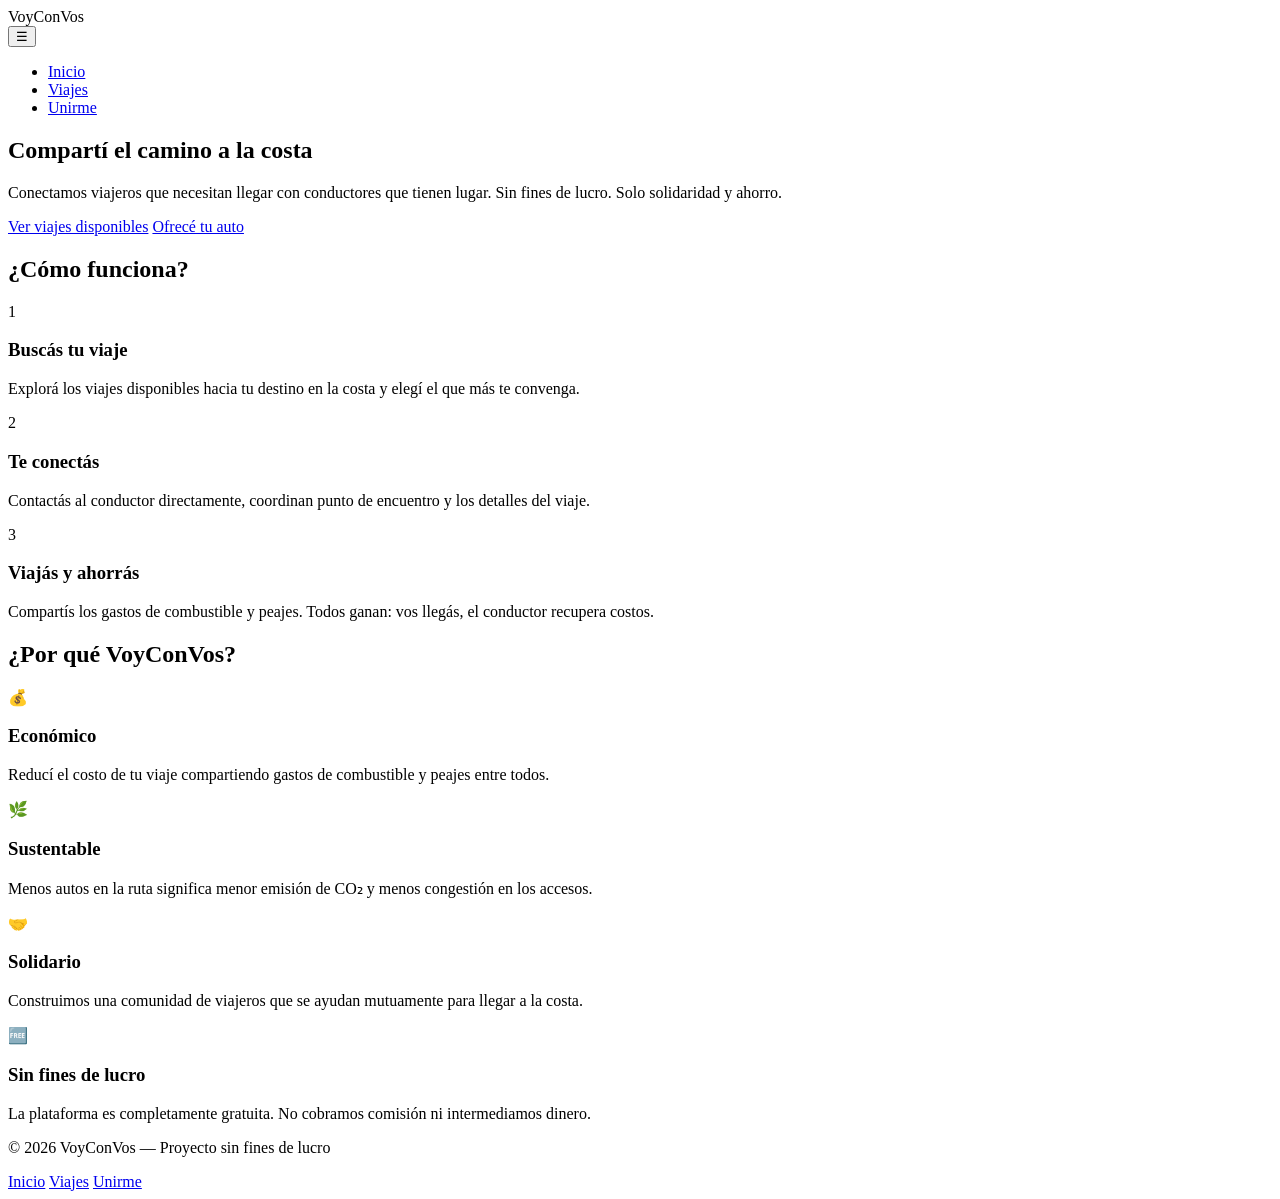
==== index.html @ 41420285 "Primer commit - VoyConVos" ====
<!DOCTYPE html>
<html lang="es">
<head>
  <meta charset="UTF-8">
  <meta name="viewport" content="width=device-width, initial-scale=1.0">
  <title>VoyConVos — Compartí el Camino</title>
  <link rel="stylesheet" href="css/styles.css">
</head>
<body>

  <!-- ENCABEZADO CON NAVBAR FIJA -->
  <header>
    <nav class="navbar">
      <div class="navbar__logo">VoyConVos</div>
      <button class="navbar__toggle" id="navToggle" aria-label="Abrir menú">☰</button>
      <ul class="navbar__links" id="navLinks">
        <li><a href="index.html">Inicio</a></li>
        <li><a href="viajes.html">Viajes</a></li>
        <li><a href="contacto.html">Unirme</a></li>
      </ul>
    </nav>
  </header>

  <main>

    <!-- HERO -->
    <section class="hero">
      <div class="hero__content">
        <h1>Compartí el camino a la costa</h1>
        <p>
          Conectamos viajeros que necesitan llegar con conductores que tienen lugar.
          Sin fines de lucro. Solo solidaridad y ahorro.
        </p>
        <div class="hero__buttons">
          <a href="viajes.html" class="btn btn--primary">Ver viajes disponibles</a>
          <a href="contacto.html" class="btn btn--secondary">Ofrecé tu auto</a>
        </div>
      </div>
    </section>

    <!-- CÓMO FUNCIONA -->
    <section class="how-it-works">
      <h2>¿Cómo funciona?</h2>
      <div class="steps">

        <article class="step">
          <div class="step__number">1</div>
          <h3>Buscás tu viaje</h3>
          <p>Explorá los viajes disponibles hacia tu destino en la costa y elegí el que más te convenga.</p>
        </article>

        <article class="step">
          <div class="step__number">2</div>
          <h3>Te conectás</h3>
          <p>Contactás al conductor directamente, coordinan punto de encuentro y los detalles del viaje.</p>
        </article>

        <article class="step">
          <div class="step__number">3</div>
          <h3>Viajás y ahorrás</h3>
          <p>Compartís los gastos de combustible y peajes. Todos ganan: vos llegás, el conductor recupera costos.</p>
        </article>

      </div>
    </section>

    <!-- BENEFICIOS  (CSS Grid) -->
    <section class="benefits">
      <h2>¿Por qué VoyConVos?</h2>
      <div class="benefits__grid">

        <div class="benefit-card">
          <div class="benefit-card__icon">💰</div>
          <h3>Económico</h3>
          <p>Reducí el costo de tu viaje compartiendo gastos de combustible y peajes entre todos.</p>
        </div>

        <div class="benefit-card">
          <div class="benefit-card__icon">🌿</div>
          <h3>Sustentable</h3>
          <p>Menos autos en la ruta significa menor emisión de CO₂ y menos congestión en los accesos.</p>
        </div>

        <div class="benefit-card">
          <div class="benefit-card__icon">🤝</div>
          <h3>Solidario</h3>
          <p>Construimos una comunidad de viajeros que se ayudan mutuamente para llegar a la costa.</p>
        </div>

        <div class="benefit-card">
          <div class="benefit-card__icon">🆓</div>
          <h3>Sin fines de lucro</h3>
          <p>La plataforma es completamente gratuita. No cobramos comisión ni intermediamos dinero.</p>
        </div>

      </div>
    </section>

  </main>

  <!-- PIE DE PÁGINA -->
  <footer>
    <div class="footer__content">
      <p>&copy; 2026 VoyConVos — Proyecto sin fines de lucro</p>
      <nav class="footer__links">
        <a href="index.html">Inicio</a>
        <a href="viajes.html">Viajes</a>
        <a href="contacto.html">Unirme</a>
      </nav>
    </div>
  </footer>

  <script src="js/script.js"></script>
</body>
</html>
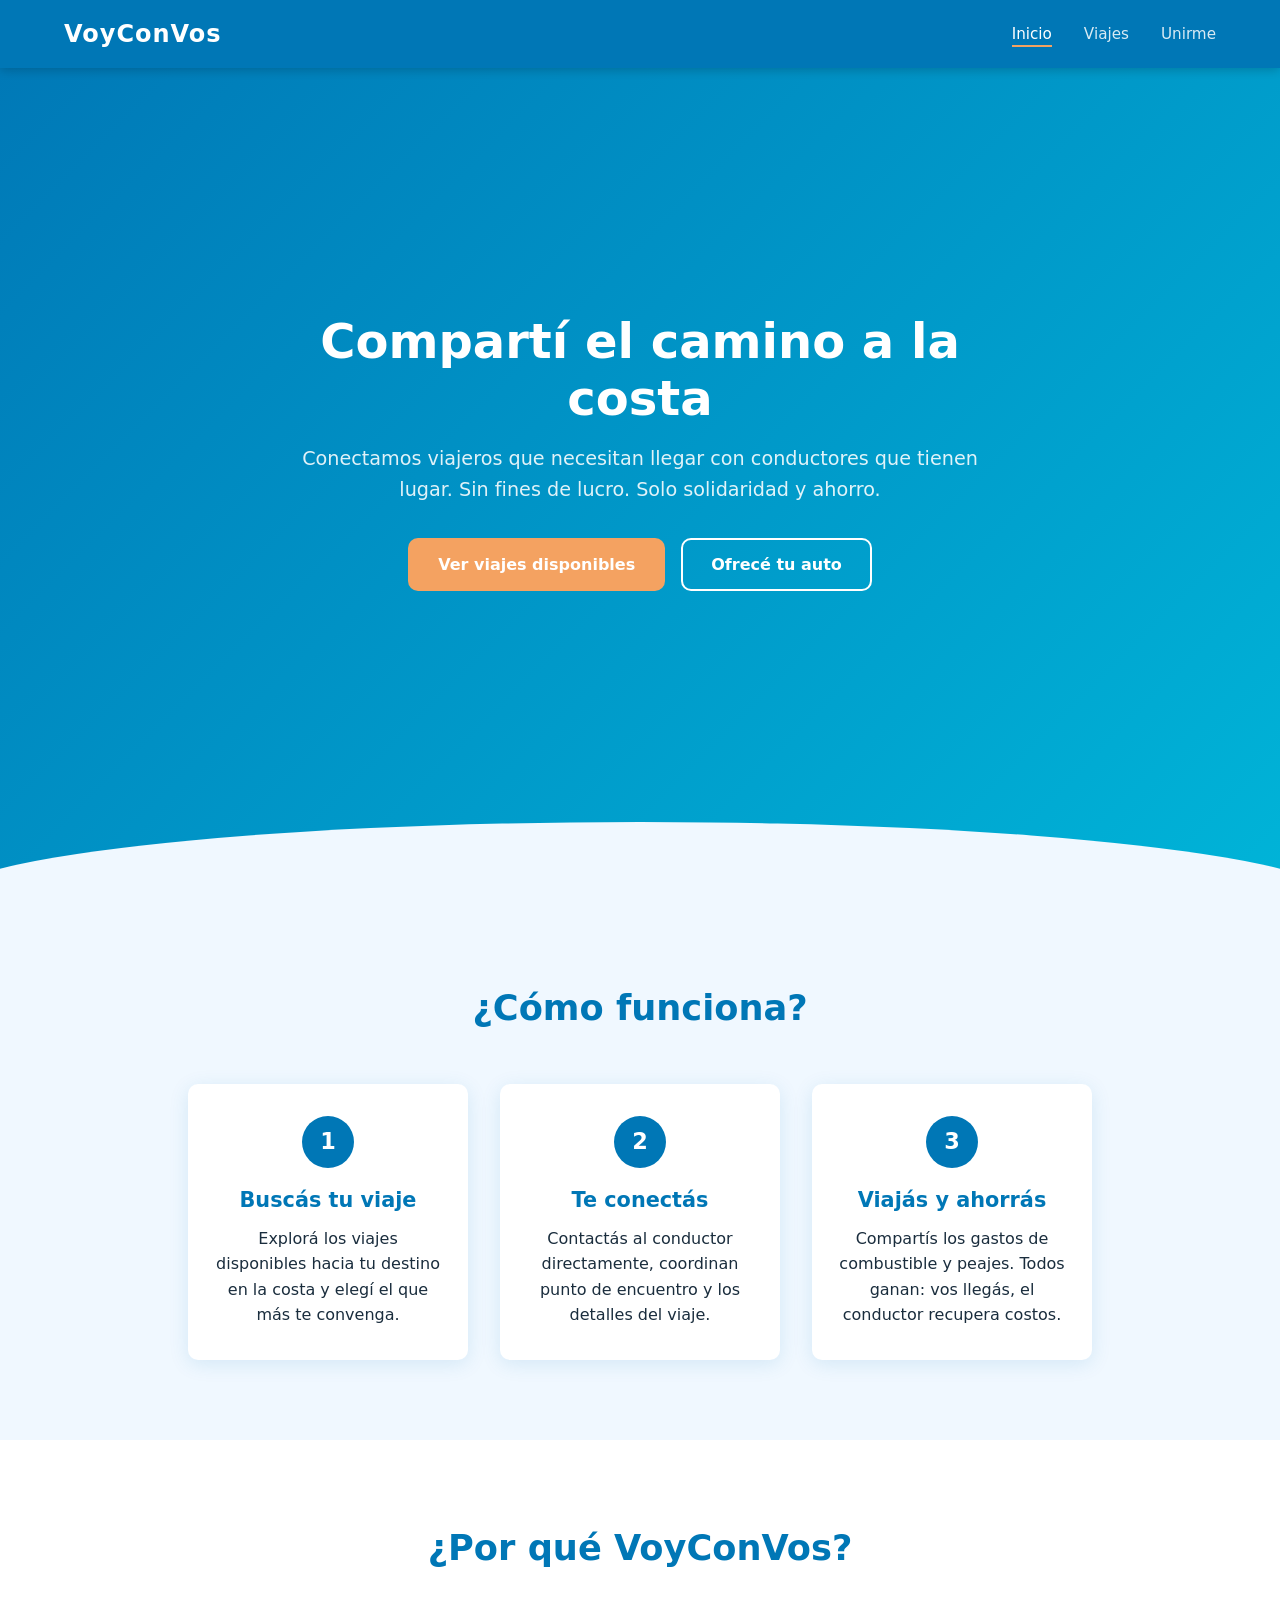
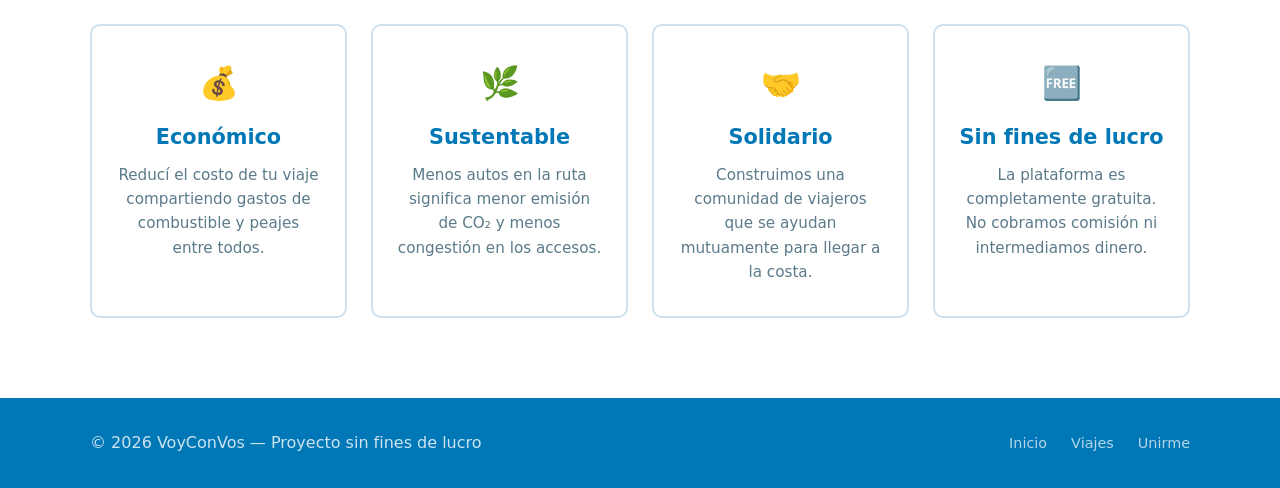
==== commit 59a9950a: "Update index.html" ====
--- a/index.html
+++ b/index.html
@@ -4,7 +4,7 @@
   <meta charset="UTF-8">
   <meta name="viewport" content="width=device-width, initial-scale=1.0">
   <title>VoyConVos — Compartí el Camino</title>
-  <link rel="stylesheet" href="css/styles.css">
+  <link rel="stylesheet" href="styles.css">
 </head>
 <body>
 
@@ -110,6 +110,6 @@
     </div>
   </footer>
 
-  <script src="js/script.js"></script>
+  <script src="script.js"></script>
 </body>
 </html>
--- a/styles.css
+++ b/styles.css
@@ -0,0 +1,796 @@
+/* ============================================================
+   RESET & BASE
+   ============================================================ */
+*, *::before, *::after {
+  box-sizing: border-box;
+  margin: 0;
+  padding: 0;
+}
+
+:root {
+  --color-primary:      #0077b6;
+  --color-primary-dark: #005f92;
+  --color-secondary:    #00b4d8;
+  --color-accent:       #f4a261;
+  --color-accent-dark:  #e07c3b;
+  --color-bg:           #f0f8ff;
+  --color-white:        #ffffff;
+  --color-text:         #1a2d3d;
+  --color-text-light:   #5a7a8a;
+  --color-border:       #cce0ee;
+  --navbar-height:      68px;
+  --radius:             10px;
+  --transition:         0.3s ease;
+  --shadow:             0 4px 20px rgba(0, 119, 182, 0.12);
+  --shadow-hover:       0 8px 30px rgba(0, 119, 182, 0.22);
+  --max-width:          1100px;
+}
+
+html {
+  font-size: 16px;
+  scroll-behavior: smooth;
+}
+
+body {
+  font-family: 'Segoe UI', system-ui, sans-serif;
+  background-color: var(--color-bg);
+  color: var(--color-text);
+  line-height: 1.6;
+}
+
+img {
+  width: 100%;
+  height: auto;
+  display: block;
+}
+
+a {
+  text-decoration: none;
+  color: inherit;
+}
+
+ul {
+  list-style: none;
+}
+
+/* ============================================================
+   TIPOGRAFÍA FLUIDA (responsiva)
+   ============================================================ */
+h1 { font-size: clamp(1.8rem, 5vw, 3rem); }
+h2 { font-size: clamp(1.4rem, 3.5vw, 2.2rem); }
+h3 { font-size: clamp(1rem, 2.5vw, 1.3rem); }
+
+/* ============================================================
+   UTILIDADES DE LAYOUT
+   ============================================================ */
+.container {
+  width: 90%;
+  max-width: var(--max-width);
+  margin-inline: auto;
+}
+
+/* ============================================================
+   BOTONES
+   ============================================================ */
+.btn {
+  display: inline-block;
+  padding: 0.75rem 1.75rem;
+  border-radius: var(--radius);
+  font-size: 1rem;
+  font-weight: 600;
+  cursor: pointer;
+  border: 2px solid transparent;
+  transition: background-color var(--transition),
+              transform var(--transition),
+              box-shadow var(--transition);
+}
+
+.btn--primary {
+  background-color: var(--color-accent);
+  color: var(--color-white);
+}
+
+.btn--primary:hover {
+  background-color: var(--color-accent-dark);
+  transform: translateY(-3px);
+  box-shadow: var(--shadow-hover);
+}
+
+.btn--secondary {
+  background-color: transparent;
+  color: var(--color-white);
+  border-color: var(--color-white);
+}
+
+.btn--secondary:hover {
+  background-color: var(--color-white);
+  color: var(--color-primary);
+  transform: translateY(-3px);
+}
+
+.btn--small {
+  padding: 0.4rem 1rem;
+  font-size: 0.875rem;
+  background-color: var(--color-primary);
+  color: var(--color-white);
+  border-radius: var(--radius);
+  border: none;
+  cursor: pointer;
+  transition: background-color var(--transition), transform var(--transition);
+}
+
+.btn--small:hover {
+  background-color: var(--color-primary-dark);
+  transform: translateY(-2px);
+}
+
+/* ============================================================
+   NAVBAR  (position: fixed + flexbox)
+   ============================================================ */
+.navbar {
+  position: fixed;
+  top: 0;
+  left: 0;
+  width: 100%;
+  height: var(--navbar-height);
+  background-color: var(--color-primary);
+  display: flex;
+  align-items: center;
+  justify-content: space-between;
+  padding-inline: 5%;
+  z-index: 1000;
+  box-shadow: 0 2px 10px rgba(0, 0, 0, 0.2);
+}
+
+.navbar__logo {
+  font-size: 1.5rem;
+  font-weight: 700;
+  color: var(--color-white);
+  letter-spacing: 1px;
+}
+
+.navbar__logo span {
+  color: var(--color-accent);
+}
+
+.navbar__links {
+  display: flex;
+  gap: 2rem;
+  align-items: center;
+}
+
+/* Pseudo-elemento ::after para subrayado animado */
+.navbar__links a {
+  color: rgba(255, 255, 255, 0.85);
+  font-weight: 500;
+  font-size: 0.95rem;
+  position: relative;
+  padding-bottom: 4px;
+  transition: color var(--transition);
+}
+
+.navbar__links a::after {
+  content: '';
+  position: absolute;
+  bottom: 0;
+  left: 0;
+  width: 0;
+  height: 2px;
+  background-color: var(--color-accent);
+  transition: width var(--transition);
+}
+
+.navbar__links a:hover,
+.navbar__links a.active {
+  color: var(--color-white);
+}
+
+.navbar__links a:hover::after,
+.navbar__links a.active::after {
+  width: 100%;
+}
+
+.navbar__toggle {
+  display: none;
+  background: none;
+  border: none;
+  color: var(--color-white);
+  font-size: 1.6rem;
+  cursor: pointer;
+}
+
+/* ============================================================
+   HERO
+   ============================================================ */
+.hero {
+  min-height: 100vh;
+  background: linear-gradient(135deg, var(--color-primary) 0%, var(--color-secondary) 100%);
+  display: flex;
+  align-items: center;
+  justify-content: center;
+  text-align: center;
+  padding: calc(var(--navbar-height) + 2rem) 5% 6rem;
+  position: relative;
+  overflow: hidden;
+}
+
+/* Pseudo-elemento ::before para ola inferior */
+.hero::before {
+  content: '';
+  position: absolute;
+  bottom: -2px;
+  left: 0;
+  width: 100%;
+  height: 80px;
+  background-color: var(--color-bg);
+  clip-path: ellipse(55% 100% at 50% 100%);
+}
+
+.hero__content {
+  max-width: 700px;
+  position: relative;
+  z-index: 1;
+}
+
+.hero__content h1 {
+  color: var(--color-white);
+  margin-bottom: 1rem;
+  line-height: 1.2;
+}
+
+.hero__content p {
+  color: rgba(255, 255, 255, 0.88);
+  font-size: clamp(1rem, 2.5vw, 1.2rem);
+  margin-bottom: 2rem;
+}
+
+.hero__buttons {
+  display: flex;
+  gap: 1rem;
+  justify-content: center;
+  flex-wrap: wrap;
+}
+
+/* ============================================================
+   SECCIÓN "CÓMO FUNCIONA"
+   ============================================================ */
+.how-it-works {
+  padding: 5rem 5%;
+  text-align: center;
+}
+
+.how-it-works h2 {
+  color: var(--color-primary);
+  margin-bottom: 3rem;
+}
+
+/* Flexbox con flex-wrap para responsividad fluida */
+.steps {
+  display: flex;
+  gap: 2rem;
+  justify-content: center;
+  flex-wrap: wrap;
+}
+
+.step {
+  flex: 1 1 200px;
+  max-width: 280px;
+  padding: 2rem 1.5rem;
+  background-color: var(--color-white);
+  border-radius: var(--radius);
+  box-shadow: var(--shadow);
+  transition: transform var(--transition), box-shadow var(--transition);
+  position: relative;
+}
+
+.step:hover {
+  transform: translateY(-6px);
+  box-shadow: var(--shadow-hover);
+}
+
+.step__number {
+  width: 52px;
+  height: 52px;
+  background-color: var(--color-primary);
+  color: var(--color-white);
+  border-radius: 50%;
+  display: flex;
+  align-items: center;
+  justify-content: center;
+  font-size: 1.4rem;
+  font-weight: 700;
+  margin: 0 auto 1rem;
+}
+
+.step h3 {
+  color: var(--color-primary);
+  margin-bottom: 0.5rem;
+}
+
+/* ============================================================
+   SECCIÓN BENEFICIOS  (CSS Grid)
+   ============================================================ */
+.benefits {
+  padding: 5rem 5%;
+  background-color: var(--color-white);
+  text-align: center;
+}
+
+.benefits h2 {
+  color: var(--color-primary);
+  margin-bottom: 3rem;
+}
+
+.benefits__grid {
+  display: grid;
+  grid-template-columns: repeat(auto-fit, minmax(220px, 1fr));
+  gap: 1.5rem;
+  max-width: var(--max-width);
+  margin-inline: auto;
+}
+
+.benefit-card {
+  padding: 2rem 1.5rem;
+  border-radius: var(--radius);
+  border: 2px solid var(--color-border);
+  transition: border-color var(--transition), transform var(--transition);
+  position: relative;
+  overflow: hidden;
+}
+
+/* Pseudo-elemento ::before como barra superior animada */
+.benefit-card::before {
+  content: '';
+  position: absolute;
+  top: 0;
+  left: 0;
+  width: 100%;
+  height: 4px;
+  background-color: var(--color-secondary);
+  transform: scaleX(0);
+  transform-origin: left;
+  transition: transform var(--transition);
+}
+
+.benefit-card:hover {
+  border-color: var(--color-secondary);
+  transform: translateY(-4px);
+}
+
+.benefit-card:hover::before {
+  transform: scaleX(1);
+}
+
+.benefit-card__icon {
+  font-size: 2rem;
+  margin-bottom: 0.75rem;
+}
+
+.benefit-card h3 {
+  color: var(--color-primary);
+  margin-bottom: 0.5rem;
+}
+
+.benefit-card p {
+  color: var(--color-text-light);
+  font-size: 0.95rem;
+}
+
+/* ============================================================
+   ENCABEZADO DE PÁGINA INTERIOR
+   ============================================================ */
+.page-header {
+  padding: calc(var(--navbar-height) + 3rem) 5% 3rem;
+  background: linear-gradient(135deg, var(--color-primary) 0%, var(--color-secondary) 100%);
+  text-align: center;
+  color: var(--color-white);
+}
+
+.page-header h1 {
+  margin-bottom: 0.5rem;
+}
+
+.page-header p {
+  color: rgba(255, 255, 255, 0.85);
+}
+
+/* ============================================================
+   FILTRO DE VIAJES
+   ============================================================ */
+.trips-filter {
+  padding: 2rem 5%;
+  text-align: center;
+}
+
+.filter__buttons {
+  display: flex;
+  gap: 0.75rem;
+  justify-content: center;
+  flex-wrap: wrap;
+}
+
+.filter-btn {
+  padding: 0.5rem 1.25rem;
+  border: 2px solid var(--color-primary);
+  background-color: transparent;
+  color: var(--color-primary);
+  border-radius: 999px;
+  cursor: pointer;
+  font-size: 0.9rem;
+  font-weight: 500;
+  transition: background-color var(--transition),
+              color var(--transition),
+              transform var(--transition);
+}
+
+.filter-btn:hover,
+.filter-btn.active {
+  background-color: var(--color-primary);
+  color: var(--color-white);
+  transform: translateY(-2px);
+}
+
+/* ============================================================
+   GRILLA DE VIAJES  (CSS Grid)
+   ============================================================ */
+.trips-section {
+  padding: 1rem 5% 5rem;
+}
+
+.trips-grid {
+  display: grid;
+  grid-template-columns: repeat(auto-fill, minmax(280px, 1fr));
+  gap: 1.5rem;
+  max-width: var(--max-width);
+  margin-inline: auto;
+}
+
+.trip-card {
+  background-color: var(--color-white);
+  border-radius: var(--radius);
+  box-shadow: var(--shadow);
+  overflow: hidden;
+  display: flex;
+  flex-direction: column;
+  transition: transform var(--transition), box-shadow var(--transition);
+}
+
+.trip-card:hover {
+  transform: translateY(-6px);
+  box-shadow: var(--shadow-hover);
+}
+
+.trip-card__top {
+  background-color: var(--color-primary);
+  color: var(--color-white);
+  padding: 1rem 1.25rem;
+  display: flex;
+  justify-content: space-between;
+  align-items: center;
+}
+
+.trip-card__destination {
+  font-weight: 700;
+  font-size: 1.05rem;
+}
+
+.trip-card__date {
+  font-size: 0.82rem;
+  background-color: rgba(255, 255, 255, 0.2);
+  padding: 0.2rem 0.65rem;
+  border-radius: 999px;
+}
+
+.trip-card__body {
+  padding: 1.25rem;
+  flex: 1;
+}
+
+.trip-card__route {
+  font-weight: 600;
+  color: var(--color-text);
+  margin-bottom: 0.75rem;
+}
+
+.trip-card__details {
+  display: flex;
+  flex-direction: column;
+  gap: 0.4rem;
+}
+
+/* Pseudo-elemento ::before en ítems de lista */
+.trip-card__details li {
+  color: var(--color-text-light);
+  font-size: 0.9rem;
+  padding-left: 1.1rem;
+  position: relative;
+}
+
+.trip-card__details li::before {
+  content: '▸';
+  position: absolute;
+  left: 0;
+  color: var(--color-secondary);
+}
+
+.trip-card__footer {
+  padding: 1rem 1.25rem;
+  border-top: 1px solid var(--color-border);
+  display: flex;
+  justify-content: space-between;
+  align-items: center;
+}
+
+.trip-card__driver {
+  font-size: 0.9rem;
+  color: var(--color-text-light);
+}
+
+.no-results {
+  display: none;
+  text-align: center;
+  padding: 3rem;
+  color: var(--color-text-light);
+  grid-column: 1 / -1;
+  font-size: 1.1rem;
+}
+
+/* ============================================================
+   FORMULARIO DE CONTACTO
+   ============================================================ */
+.contact-section {
+  padding: 3rem 5% 5rem;
+  max-width: 700px;
+  margin-inline: auto;
+}
+
+.contact-form {
+  background-color: var(--color-white);
+  border-radius: var(--radius);
+  box-shadow: var(--shadow);
+  padding: 2rem;
+}
+
+fieldset {
+  border: 2px solid var(--color-border);
+  border-radius: var(--radius);
+  padding: 1.5rem;
+  margin-bottom: 1.5rem;
+}
+
+legend {
+  font-weight: 700;
+  color: var(--color-primary);
+  padding: 0 0.5rem;
+  font-size: 1.05rem;
+}
+
+.form-group {
+  display: flex;
+  flex-direction: column;
+  gap: 0.3rem;
+  margin-bottom: 1rem;
+}
+
+.form-group:last-child {
+  margin-bottom: 0;
+}
+
+label {
+  font-weight: 600;
+  font-size: 0.9rem;
+  color: var(--color-text);
+}
+
+input,
+select,
+textarea {
+  padding: 0.65rem 0.9rem;
+  border: 2px solid var(--color-border);
+  border-radius: var(--radius);
+  font-size: 1rem;
+  font-family: inherit;
+  color: var(--color-text);
+  background-color: var(--color-bg);
+  width: 100%;
+  transition: border-color var(--transition), box-shadow var(--transition);
+}
+
+input:focus,
+select:focus,
+textarea:focus {
+  outline: none;
+  border-color: var(--color-primary);
+  box-shadow: 0 0 0 3px rgba(0, 119, 182, 0.15);
+}
+
+input.invalid,
+select.invalid,
+textarea.invalid {
+  border-color: #e63946;
+}
+
+.radio-group {
+  display: flex;
+  gap: 1.5rem;
+  flex-wrap: wrap;
+}
+
+.radio-option {
+  display: flex;
+  align-items: center;
+  gap: 0.4rem;
+  cursor: pointer;
+  font-weight: normal;
+}
+
+.radio-option input[type="radio"] {
+  width: auto;
+  accent-color: var(--color-primary);
+}
+
+.conductor-fields {
+  display: none;
+  flex-direction: column;
+  gap: 0;
+  margin-top: 1rem;
+  padding-top: 1rem;
+  border-top: 1px solid var(--color-border);
+}
+
+.conductor-fields.visible {
+  display: flex;
+}
+
+.field-error {
+  color: #e63946;
+  font-size: 0.8rem;
+  min-height: 1em;
+}
+
+.form__submit {
+  width: 100%;
+  padding: 0.9rem;
+  background-color: var(--color-primary);
+  color: var(--color-white);
+  border: none;
+  border-radius: var(--radius);
+  font-size: 1rem;
+  font-weight: 700;
+  cursor: pointer;
+  margin-top: 0.5rem;
+  transition: background-color var(--transition), transform var(--transition);
+}
+
+.form__submit:hover {
+  background-color: var(--color-primary-dark);
+  transform: translateY(-2px);
+}
+
+.form-success {
+  display: none;
+  text-align: center;
+  padding: 2.5rem 2rem;
+  color: #1b4332;
+  background-color: #d8f3dc;
+  border-radius: var(--radius);
+  font-size: 1.1rem;
+}
+
+.form-success strong {
+  display: block;
+  font-size: 1.5rem;
+  margin-bottom: 0.5rem;
+  color: #1b4332;
+}
+
+/* ============================================================
+   FOOTER
+   ============================================================ */
+footer {
+  background-color: var(--color-primary);
+  color: rgba(255, 255, 255, 0.8);
+  padding: 2rem 5%;
+}
+
+.footer__content {
+  max-width: var(--max-width);
+  margin-inline: auto;
+  display: flex;
+  justify-content: space-between;
+  align-items: center;
+  flex-wrap: wrap;
+  gap: 1rem;
+}
+
+.footer__links {
+  display: flex;
+  gap: 1.5rem;
+}
+
+.footer__links a {
+  color: rgba(255, 255, 255, 0.7);
+  font-size: 0.9rem;
+  transition: color var(--transition);
+}
+
+.footer__links a:hover {
+  color: var(--color-white);
+}
+
+/* ============================================================
+   DISEÑO ADAPTATIVO — MEDIA QUERIES
+   ============================================================ */
+
+/* Tablet: 768px y menor */
+@media (max-width: 768px) {
+  .navbar__toggle {
+    display: block;
+  }
+
+  .navbar__links {
+    position: absolute;
+    top: var(--navbar-height);
+    left: 0;
+    width: 100%;
+    flex-direction: column;
+    background-color: var(--color-primary-dark);
+    padding: 0;
+    gap: 0;
+    max-height: 0;
+    overflow: hidden;
+    transition: max-height 0.4s ease, padding 0.4s ease;
+  }
+
+  .navbar__links.open {
+    max-height: 300px;
+    padding: 0.5rem 0;
+  }
+
+  .navbar__links li {
+    width: 100%;
+  }
+
+  .navbar__links a {
+    display: block;
+    padding: 0.75rem 5%;
+  }
+
+  .navbar__links a::after {
+    display: none;
+  }
+
+  .hero__buttons {
+    flex-direction: column;
+    align-items: center;
+  }
+
+  .footer__content {
+    flex-direction: column;
+    text-align: center;
+  }
+
+  .footer__links {
+    justify-content: center;
+  }
+}
+
+/* Mobile: 480px y menor */
+@media (max-width: 480px) {
+  .trips-grid {
+    grid-template-columns: 1fr;
+  }
+
+  .contact-form {
+    padding: 1.25rem;
+  }
+
+  fieldset {
+    padding: 1rem;
+  }
+
+  .radio-group {
+    flex-direction: column;
+    gap: 0.5rem;
+  }
+}
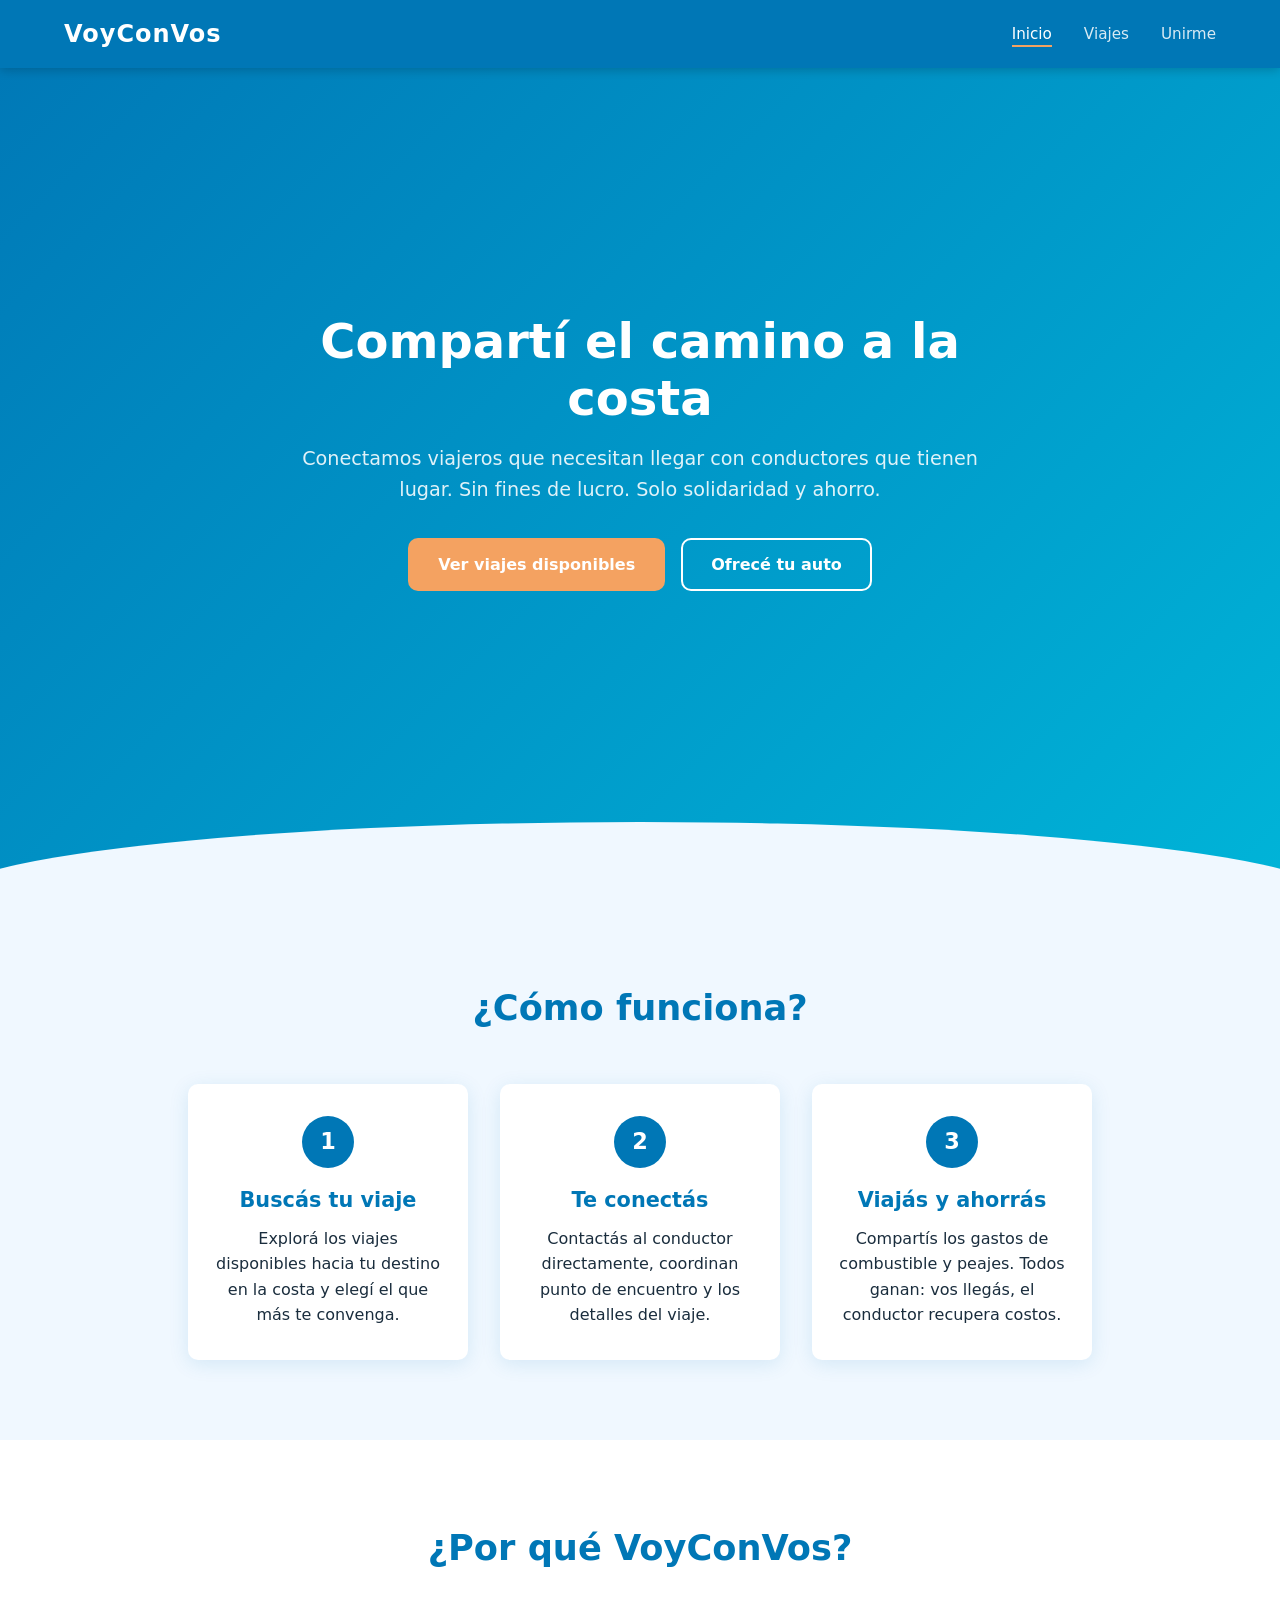
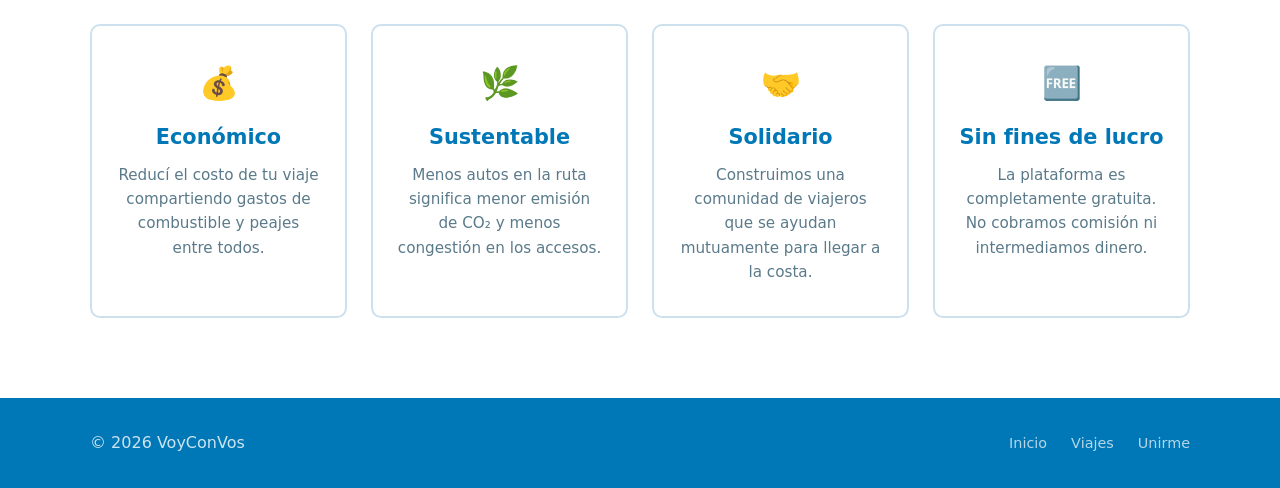
==== commit abf31631: "Update index.html" ====
--- a/index.html
+++ b/index.html
@@ -101,7 +101,7 @@
   <!-- PIE DE PÁGINA -->
   <footer>
     <div class="footer__content">
-      <p>&copy; 2026 VoyConVos — Proyecto sin fines de lucro</p>
+      <p>&copy; 2026 VoyConVos</p>
       <nav class="footer__links">
         <a href="index.html">Inicio</a>
         <a href="viajes.html">Viajes</a>
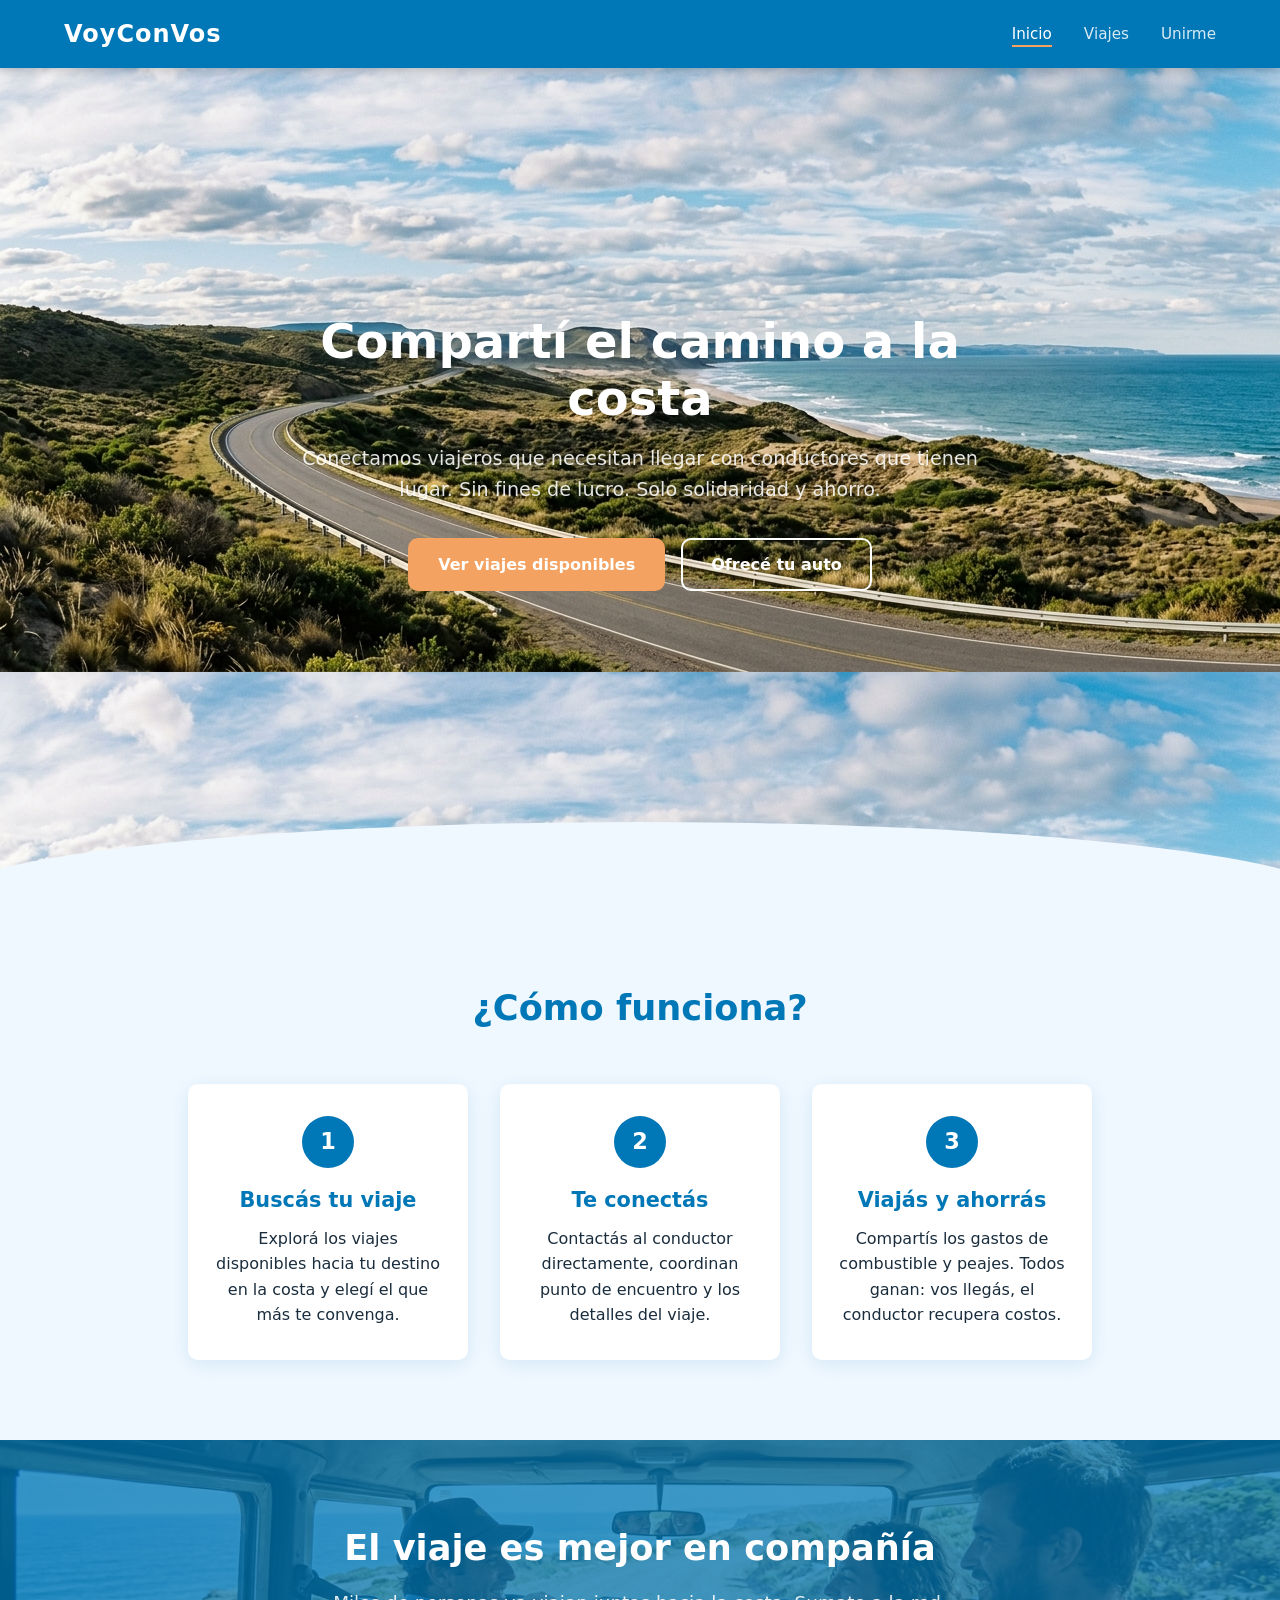
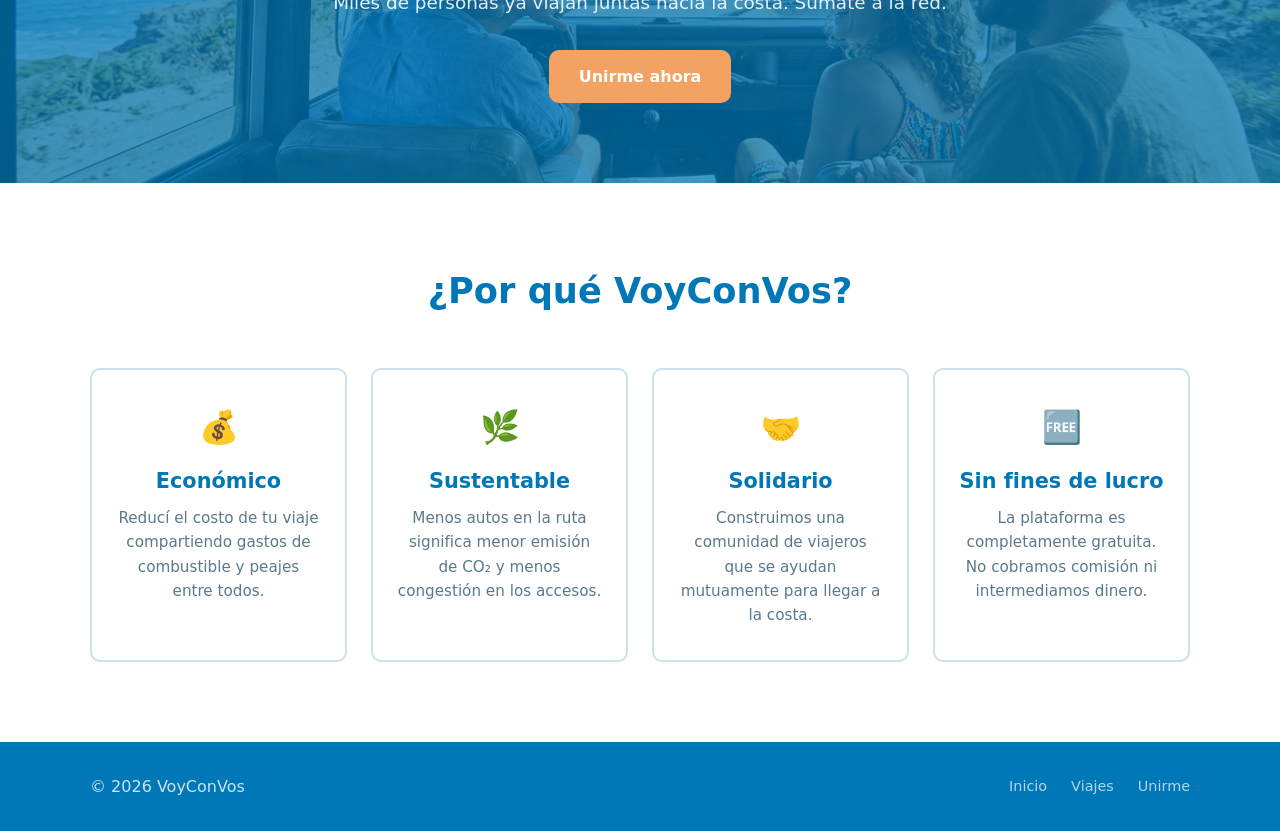
==== commit 31640c5a: "Update general, mejoras del WebSite" ====
--- a/index.html
+++ b/index.html
@@ -24,7 +24,7 @@
   <main>
 
     <!-- HERO -->
-    <section class="hero">
+    <section class="hero" style="background-image: url('ruta_panoramica.png')">
       <div class="hero__content">
         <h1>Compartí el camino a la costa</h1>
         <p>
@@ -61,6 +61,15 @@
           <p>Compartís los gastos de combustible y peajes. Todos ganan: vos llegás, el conductor recupera costos.</p>
         </article>
 
+      </div>
+    </section>
+
+    <!-- BANNER INTERMEDIO -->
+    <section class="banner-intermedio">
+      <div class="banner-intermedio__overlay">
+        <h2>El viaje es mejor en compañía</h2>
+        <p>Miles de personas ya viajan juntas hacia la costa. Sumate a la red.</p>
+        <a href="contacto.html" class="btn btn--primary">Unirme ahora</a>
       </div>
     </section>
 
--- a/styles.css
+++ b/styles.css
@@ -204,7 +204,7 @@
    ============================================================ */
 .hero {
   min-height: 100vh;
-  background: linear-gradient(135deg, var(--color-primary) 0%, var(--color-secondary) 100%);
+  background: linear-gradient(135deg, rgba(0, 119, 182, 0.88) 0%, rgba(0, 180, 216, 0.88) 100%), center/cover no-repeat;
   display: flex;
   align-items: center;
   justify-content: center;
@@ -305,6 +305,32 @@
 .step h3 {
   color: var(--color-primary);
   margin-bottom: 0.5rem;
+}
+
+/* ============================================================
+   BANNER INTERMEDIO
+   ============================================================ */
+.banner-intermedio {
+  background: url('viajando_con_amigos.png') center / cover no-repeat;
+  position: relative;
+}
+
+.banner-intermedio__overlay {
+  background: rgba(0, 119, 182, 0.75);
+  padding: 5rem 5%;
+  text-align: center;
+  color: var(--color-white);
+}
+
+.banner-intermedio__overlay h2 {
+  color: var(--color-white);
+  margin-bottom: 0.75rem;
+}
+
+.banner-intermedio__overlay p {
+  color: rgba(255, 255, 255, 0.88);
+  font-size: clamp(1rem, 2.5vw, 1.15rem);
+  margin-bottom: 2rem;
 }
 
 /* ============================================================
@@ -536,6 +562,89 @@
 }
 
 /* ============================================================
+   SELECTOR DE ROL — TARJETAS
+   ============================================================ */
+.role-selector {
+  margin-bottom: 1.5rem;
+}
+
+.role-selector__label {
+  font-weight: 600;
+  margin-bottom: 0.75rem;
+  color: var(--color-text);
+}
+
+.role-cards {
+  display: flex;
+  gap: 1rem;
+  flex-wrap: wrap;
+}
+
+.role-card {
+  flex: 1 1 200px;
+  display: flex;
+  flex-direction: column;
+  align-items: center;
+  gap: 0.4rem;
+  padding: 1.5rem 1rem;
+  border: 2px solid var(--color-border);
+  border-radius: var(--radius);
+  background-color: var(--color-bg);
+  cursor: pointer;
+  transition: border-color var(--transition), transform var(--transition), box-shadow var(--transition);
+  text-align: center;
+}
+
+.role-card:hover {
+  border-color: var(--color-primary);
+  transform: translateY(-3px);
+  box-shadow: var(--shadow);
+}
+
+.role-card.selected {
+  border-color: var(--color-primary);
+  background-color: var(--color-white);
+  box-shadow: var(--shadow);
+}
+
+.role-card.selected .role-card__title {
+  color: var(--color-primary);
+}
+
+.role-card__icon {
+  font-size: 2.2rem;
+}
+
+.role-card__title {
+  font-weight: 700;
+  font-size: 1rem;
+  color: var(--color-text);
+  transition: color var(--transition);
+}
+
+.role-card__desc {
+  font-size: 0.85rem;
+  color: var(--color-text-light);
+}
+
+/* Secciones del form ocultas hasta que se elija rol */
+.role-section {
+  display: none;
+}
+
+.role-section.visible {
+  display: block;
+}
+
+#submitBtn {
+  display: none;
+}
+
+#submitBtn.visible {
+  display: block;
+}
+
+/* ============================================================
    FORMULARIO DE CONTACTO
    ============================================================ */
 .contact-section {
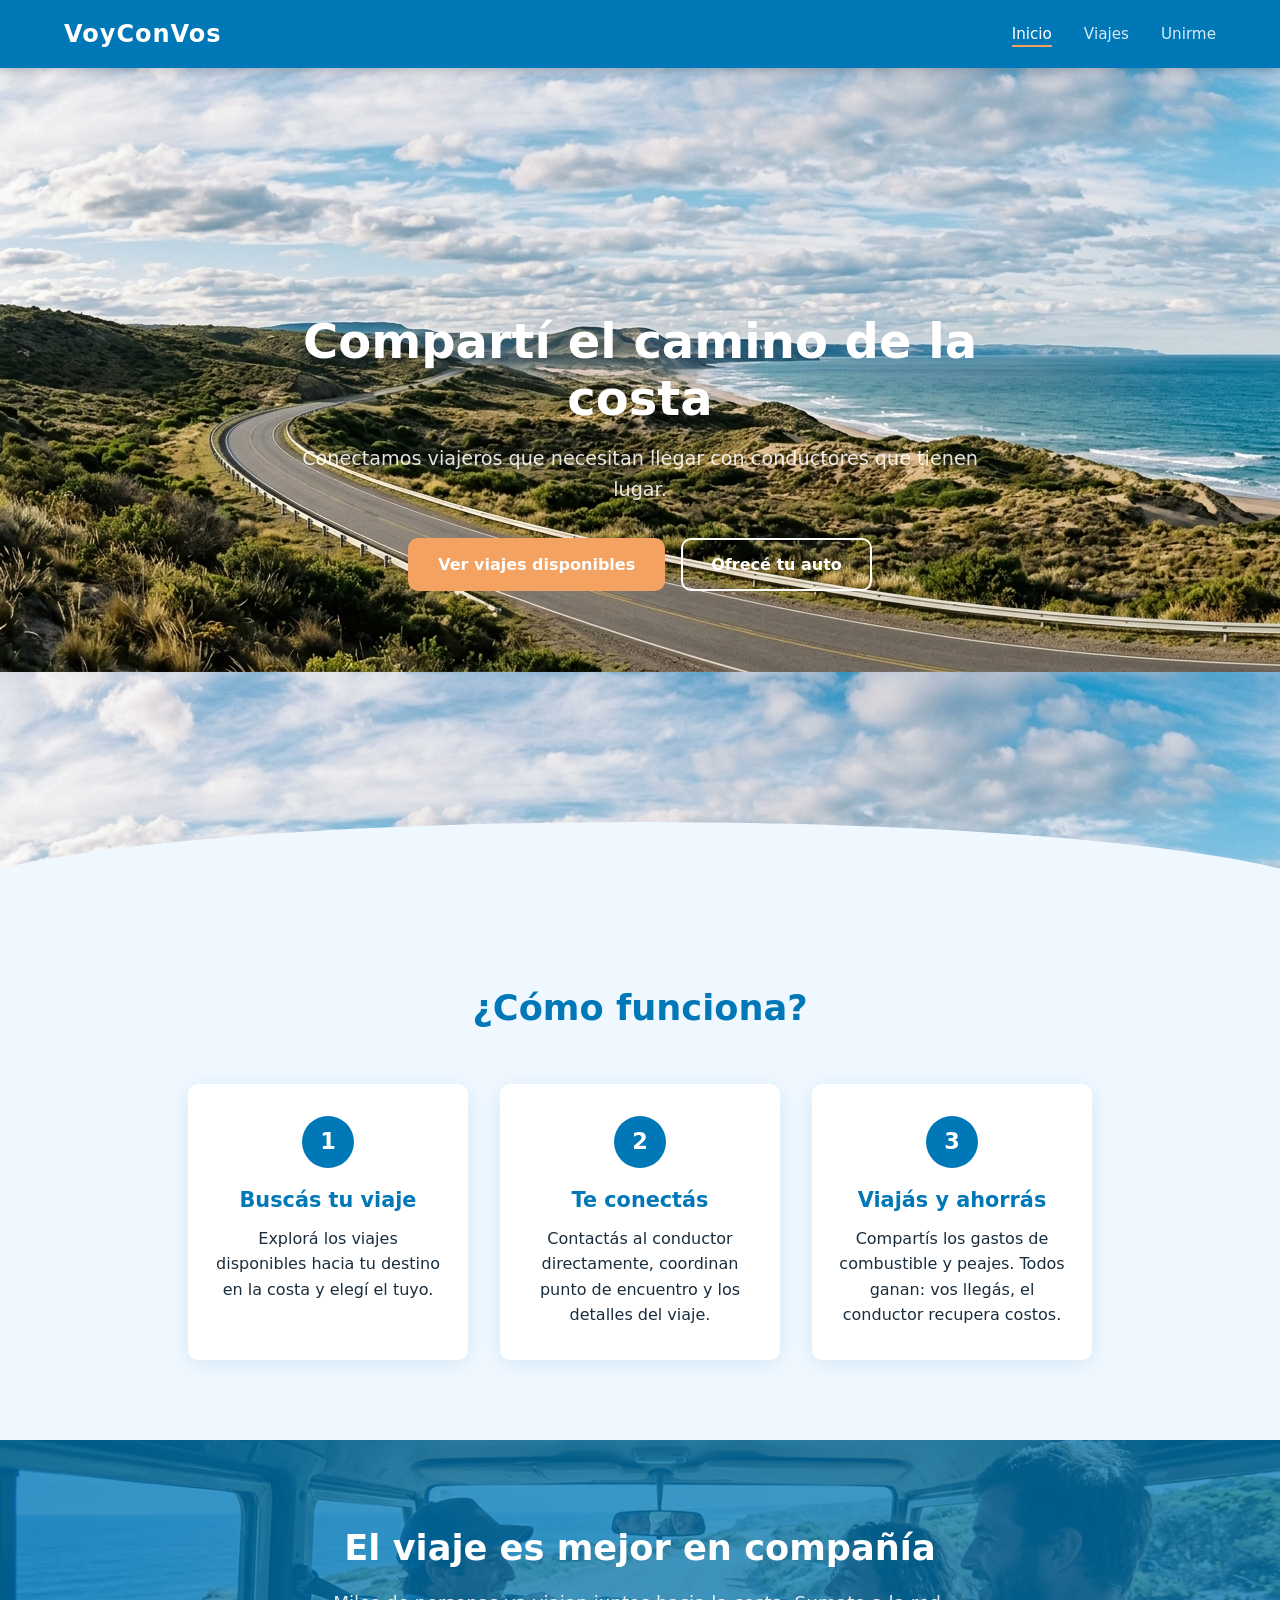
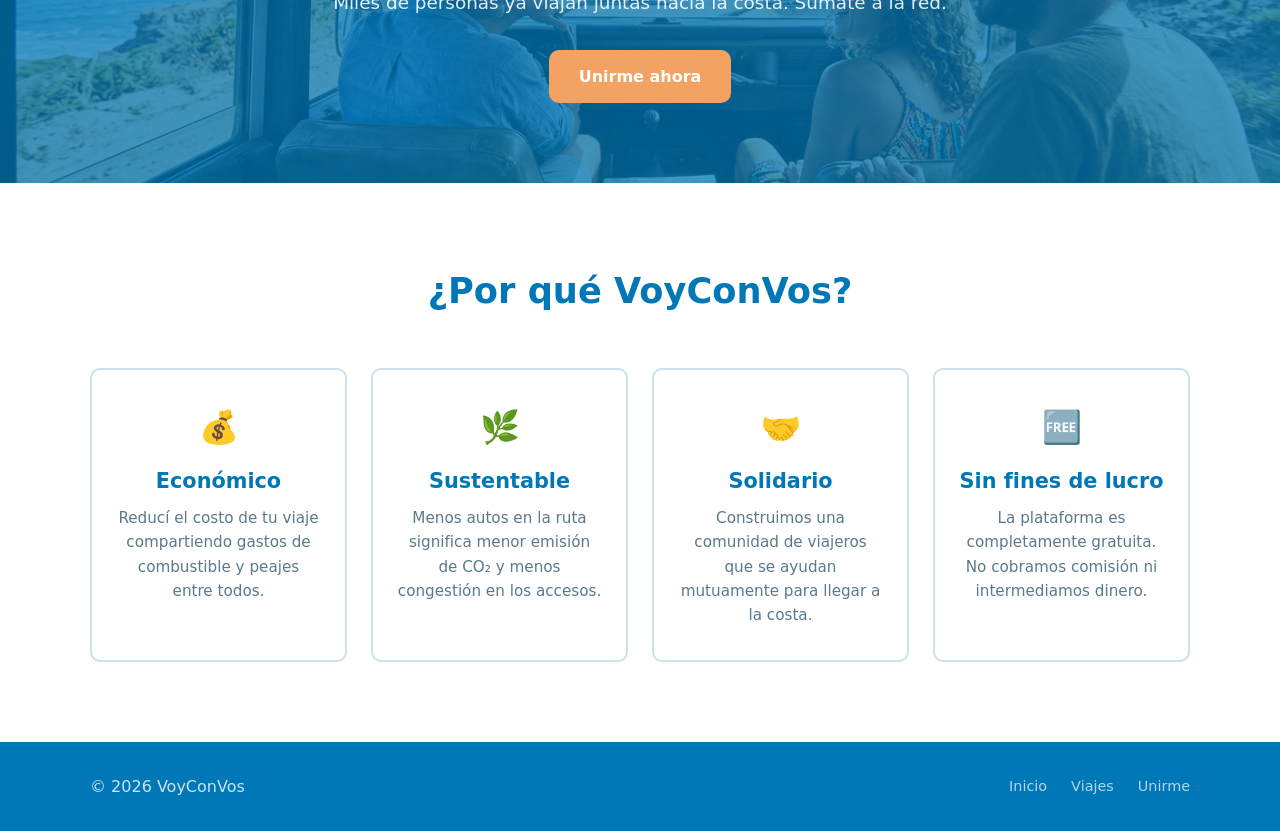
==== commit a4733280: "Add files via upload" ====
--- a/index.html
+++ b/index.html
@@ -12,12 +12,14 @@
   <header>
     <nav class="navbar">
       <div class="navbar__logo">VoyConVos</div>
-      <button class="navbar__toggle" id="navToggle" aria-label="Abrir menú">☰</button>
-      <ul class="navbar__links" id="navLinks">
-        <li><a href="index.html">Inicio</a></li>
-        <li><a href="viajes.html">Viajes</a></li>
-        <li><a href="contacto.html">Unirme</a></li>
-      </ul>
+      <div class="navbar__menu">
+        <button class="navbar__toggle" id="navToggle" aria-label="Abrir menú">☰</button>
+        <ul class="navbar__links" id="navLinks">
+          <li><a href="index.html">Inicio</a></li>
+          <li><a href="viajes.html">Viajes</a></li>
+          <li><a href="contacto.html">Unirme</a></li>
+        </ul>
+      </div>
     </nav>
   </header>
 
@@ -26,10 +28,9 @@
     <!-- HERO -->
     <section class="hero" style="background-image: url('ruta_panoramica.png')">
       <div class="hero__content">
-        <h1>Compartí el camino a la costa</h1>
+        <h1>Compartí el camino de la costa</h1>
         <p>
           Conectamos viajeros que necesitan llegar con conductores que tienen lugar.
-          Sin fines de lucro. Solo solidaridad y ahorro.
         </p>
         <div class="hero__buttons">
           <a href="viajes.html" class="btn btn--primary">Ver viajes disponibles</a>
@@ -46,7 +47,7 @@
         <article class="step">
           <div class="step__number">1</div>
           <h3>Buscás tu viaje</h3>
-          <p>Explorá los viajes disponibles hacia tu destino en la costa y elegí el que más te convenga.</p>
+          <p>Explorá los viajes disponibles hacia tu destino en la costa y elegí el tuyo.</p>
         </article>
 
         <article class="step">
--- a/styles.css
+++ b/styles.css
@@ -153,23 +153,44 @@
   color: var(--color-accent);
 }
 
+.navbar__menu {
+  position: relative;
+}
+
 .navbar__links {
   display: flex;
-  gap: 2rem;
-  align-items: center;
+  position: absolute;
+  top: 100%;
+  right: 0;
+  width: max-content;
+  flex-direction: column;
+  background-color: rgba(0, 95, 146, 0.85);
+  border-radius: 0 0 var(--radius) var(--radius);
+  padding: 0;
+  gap: 0;
+  max-height: 0;
+  overflow: hidden;
+  transition: max-height 0.4s ease, padding 0.4s ease;
+}
+
+.navbar__links.open {
+  max-height: 300px;
+  padding: 0.5rem 0;
 }
 
 /* Pseudo-elemento ::after para subrayado animado */
 .navbar__links a {
+  display: block;
   color: rgba(255, 255, 255, 0.85);
   font-weight: 500;
   font-size: 0.95rem;
   position: relative;
-  padding-bottom: 4px;
+  padding: 0.75rem 2rem;
   transition: color var(--transition);
 }
 
 .navbar__links a::after {
+  display: none;
   content: '';
   position: absolute;
   bottom: 0;
@@ -191,7 +212,7 @@
 }
 
 .navbar__toggle {
-  display: none;
+  display: block;
   background: none;
   border: none;
   color: var(--color-white);
@@ -249,6 +270,8 @@
   gap: 1rem;
   justify-content: center;
   flex-wrap: wrap;
+  flex-direction: column;
+  align-items: center;
 }
 
 /* ============================================================
@@ -465,7 +488,7 @@
 
 .trips-grid {
   display: grid;
-  grid-template-columns: repeat(auto-fill, minmax(280px, 1fr));
+  grid-template-columns: 1fr;
   gap: 1.5rem;
   max-width: var(--max-width);
   margin-inline: auto;
@@ -657,13 +680,13 @@
   background-color: var(--color-white);
   border-radius: var(--radius);
   box-shadow: var(--shadow);
-  padding: 2rem;
+  padding: 1.25rem;
 }
 
 fieldset {
   border: 2px solid var(--color-border);
   border-radius: var(--radius);
-  padding: 1.5rem;
+  padding: 1rem;
   margin-bottom: 1.5rem;
 }
 
@@ -721,8 +744,9 @@
 
 .radio-group {
   display: flex;
-  gap: 1.5rem;
+  gap: 0.5rem;
   flex-wrap: wrap;
+  flex-direction: column;
 }
 
 .radio-option {
@@ -810,11 +834,14 @@
   align-items: center;
   flex-wrap: wrap;
   gap: 1rem;
+  flex-direction: column;
+  text-align: center;
 }
 
 .footer__links {
   display: flex;
   gap: 1.5rem;
+  justify-content: center;
 }
 
 .footer__links a {
@@ -828,78 +855,79 @@
 }
 
 /* ============================================================
-   DISEÑO ADAPTATIVO — MEDIA QUERIES
-   ============================================================ */
-
-/* Tablet: 768px y menor */
-@media (max-width: 768px) {
+   DISEÑO RESPONSIVO — MOBILE FIRST (min-width)
+   ============================================================ */
+
+/* Tablet: 480px y mayor */
+@media (min-width: 480px) {
+  .trips-grid {
+    grid-template-columns: repeat(auto-fill, minmax(280px, 1fr));
+  }
+
+  .contact-form {
+    padding: 2rem;
+  }
+
+  fieldset {
+    padding: 1.5rem;
+  }
+
+  .radio-group {
+    flex-direction: row;
+    gap: 1.5rem;
+  }
+}
+
+/* Desktop: 768px y mayor */
+@media (min-width: 768px) {
   .navbar__toggle {
+    display: none;
+  }
+
+  .navbar__links {
+    position: static;
+    flex-direction: row;
+    gap: 2rem;
+    align-items: center;
+    background-color: transparent;
+    border-radius: 0;
+    padding: 0;
+    min-width: 0;
+    max-height: none;
+    overflow: visible;
+    transition: none;
+  }
+
+  .navbar__links.open {
+    max-height: none;
+    padding: 0;
+  }
+
+  .navbar__links li {
+    width: auto;
+  }
+
+  .navbar__links a {
+    display: inline;
+    padding: 0;
+    padding-bottom: 4px;
+  }
+
+  .navbar__links a::after {
     display: block;
   }
 
-  .navbar__links {
-    position: absolute;
-    top: var(--navbar-height);
-    left: 0;
-    width: 100%;
-    flex-direction: column;
-    background-color: var(--color-primary-dark);
-    padding: 0;
-    gap: 0;
-    max-height: 0;
-    overflow: hidden;
-    transition: max-height 0.4s ease, padding 0.4s ease;
-  }
-
-  .navbar__links.open {
-    max-height: 300px;
-    padding: 0.5rem 0;
-  }
-
-  .navbar__links li {
-    width: 100%;
-  }
-
-  .navbar__links a {
-    display: block;
-    padding: 0.75rem 5%;
-  }
-
-  .navbar__links a::after {
-    display: none;
-  }
-
   .hero__buttons {
-    flex-direction: column;
-    align-items: center;
+    flex-direction: row;
+    align-items: initial;
   }
 
   .footer__content {
-    flex-direction: column;
-    text-align: center;
+    flex-direction: row;
+    text-align: initial;
   }
 
   .footer__links {
-    justify-content: center;
-  }
-}
-
-/* Mobile: 480px y menor */
-@media (max-width: 480px) {
-  .trips-grid {
-    grid-template-columns: 1fr;
-  }
-
-  .contact-form {
-    padding: 1.25rem;
-  }
-
-  fieldset {
-    padding: 1rem;
-  }
-
-  .radio-group {
-    flex-direction: column;
-    gap: 0.5rem;
-  }
-}
+    justify-content: initial;
+  }
+}
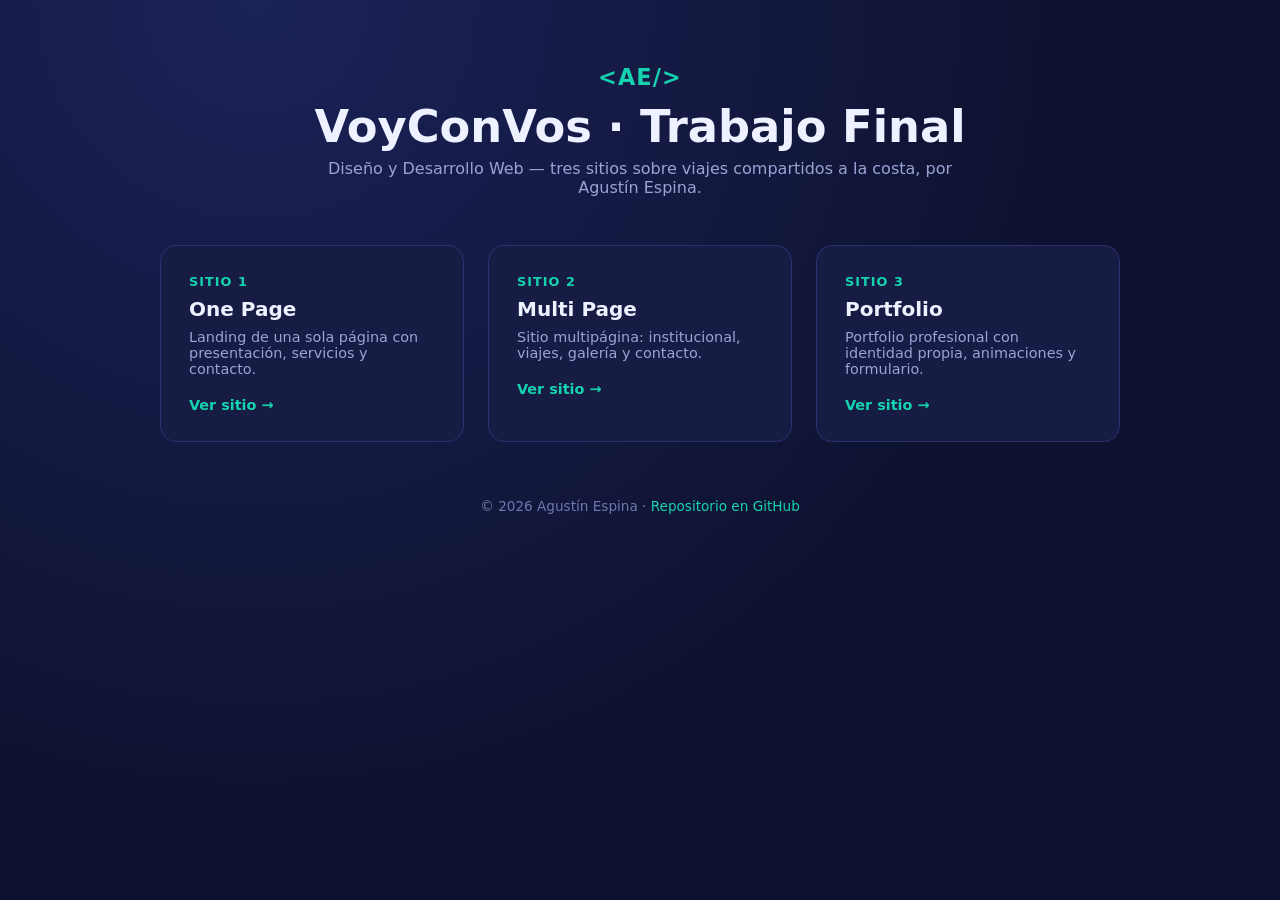
==== commit 1c929ddc: "Agregar landing raiz y .nojekyll para deploy en GitHub Pages Permite servir los tres sitios desde Gi" ====
--- a/index.html
+++ b/index.html
@@ -3,123 +3,68 @@
 <head>
   <meta charset="UTF-8">
   <meta name="viewport" content="width=device-width, initial-scale=1.0">
-  <title>VoyConVos — Compartí el Camino</title>
-  <link rel="stylesheet" href="styles.css">
+  <title>VoyConVos — Trabajo Final · Agustín Espina</title>
+  <meta name="description" content="Trabajo Final de Diseño y Desarrollo Web: tres sitios (One Page, Multi Page y Portfolio) por Agustín Espina.">
+  <style>
+    :root { --acento: #16d3b0; --fondo: #0e1230; --tarjeta: #171c44; }
+    * { margin: 0; padding: 0; box-sizing: border-box; }
+    body {
+      font-family: system-ui, -apple-system, "Segoe UI", Roboto, sans-serif;
+      background: radial-gradient(circle at 20% 0%, #1b2257, var(--fondo) 60%);
+      color: #eef1ff; min-height: 100vh;
+      display: flex; flex-direction: column; align-items: center;
+      padding: 4rem 1.25rem;
+    }
+    .marca { color: var(--acento); font-weight: 700; letter-spacing: .05em; font-size: 1.4rem; }
+    h1 { font-size: clamp(1.8rem, 4vw, 2.8rem); margin: .6rem 0 .4rem; text-align: center; }
+    .sub { color: #9aa3d4; text-align: center; max-width: 40rem; margin-bottom: 3rem; }
+    .grid { display: grid; gap: 1.5rem; width: 100%; max-width: 60rem;
+            grid-template-columns: repeat(auto-fit, minmax(15rem, 1fr)); }
+    .tarjeta {
+      background: var(--tarjeta); border: 1px solid #2a3170; border-radius: 1rem;
+      padding: 1.75rem; text-decoration: none; color: inherit;
+      transition: transform .2s ease, border-color .2s ease, box-shadow .2s ease;
+      display: flex; flex-direction: column; gap: .5rem;
+    }
+    .tarjeta:hover { transform: translateY(-5px); border-color: var(--acento);
+                     box-shadow: 0 12px 28px rgba(0,0,0,.4); }
+    .tarjeta .n { color: var(--acento); font-size: .8rem; font-weight: 700; letter-spacing: .08em; }
+    .tarjeta h2 { font-size: 1.25rem; }
+    .tarjeta p { color: #9aa3d4; font-size: .9rem; }
+    .tarjeta .ir { margin-top: .75rem; color: var(--acento); font-weight: 600; font-size: .9rem; }
+    footer { margin-top: 3.5rem; color: #6f78ad; font-size: .85rem; text-align: center; }
+    footer a { color: var(--acento); text-decoration: none; }
+  </style>
 </head>
 <body>
+  <span class="marca">&lt;AE/&gt;</span>
+  <h1>VoyConVos · Trabajo Final</h1>
+  <p class="sub">Diseño y Desarrollo Web — tres sitios sobre viajes compartidos a la costa, por Agustín Espina.</p>
 
-  <!-- ENCABEZADO CON NAVBAR FIJA -->
-  <header>
-    <nav class="navbar">
-      <div class="navbar__logo">VoyConVos</div>
-      <div class="navbar__menu">
-        <button class="navbar__toggle" id="navToggle" aria-label="Abrir menú">☰</button>
-        <ul class="navbar__links" id="navLinks">
-          <li><a href="index.html">Inicio</a></li>
-          <li><a href="viajes.html">Viajes</a></li>
-          <li><a href="contacto.html">Unirme</a></li>
-        </ul>
-      </div>
-    </nav>
-  </header>
-
-  <main>
-
-    <!-- HERO -->
-    <section class="hero" style="background-image: url('ruta_panoramica.png')">
-      <div class="hero__content">
-        <h1>Compartí el camino de la costa</h1>
-        <p>
-          Conectamos viajeros que necesitan llegar con conductores que tienen lugar.
-        </p>
-        <div class="hero__buttons">
-          <a href="viajes.html" class="btn btn--primary">Ver viajes disponibles</a>
-          <a href="contacto.html" class="btn btn--secondary">Ofrecé tu auto</a>
-        </div>
-      </div>
-    </section>
-
-    <!-- CÓMO FUNCIONA -->
-    <section class="how-it-works">
-      <h2>¿Cómo funciona?</h2>
-      <div class="steps">
-
-        <article class="step">
-          <div class="step__number">1</div>
-          <h3>Buscás tu viaje</h3>
-          <p>Explorá los viajes disponibles hacia tu destino en la costa y elegí el tuyo.</p>
-        </article>
-
-        <article class="step">
-          <div class="step__number">2</div>
-          <h3>Te conectás</h3>
-          <p>Contactás al conductor directamente, coordinan punto de encuentro y los detalles del viaje.</p>
-        </article>
-
-        <article class="step">
-          <div class="step__number">3</div>
-          <h3>Viajás y ahorrás</h3>
-          <p>Compartís los gastos de combustible y peajes. Todos ganan: vos llegás, el conductor recupera costos.</p>
-        </article>
-
-      </div>
-    </section>
-
-    <!-- BANNER INTERMEDIO -->
-    <section class="banner-intermedio">
-      <div class="banner-intermedio__overlay">
-        <h2>El viaje es mejor en compañía</h2>
-        <p>Miles de personas ya viajan juntas hacia la costa. Sumate a la red.</p>
-        <a href="contacto.html" class="btn btn--primary">Unirme ahora</a>
-      </div>
-    </section>
-
-    <!-- BENEFICIOS  (CSS Grid) -->
-    <section class="benefits">
-      <h2>¿Por qué VoyConVos?</h2>
-      <div class="benefits__grid">
-
-        <div class="benefit-card">
-          <div class="benefit-card__icon">💰</div>
-          <h3>Económico</h3>
-          <p>Reducí el costo de tu viaje compartiendo gastos de combustible y peajes entre todos.</p>
-        </div>
-
-        <div class="benefit-card">
-          <div class="benefit-card__icon">🌿</div>
-          <h3>Sustentable</h3>
-          <p>Menos autos en la ruta significa menor emisión de CO₂ y menos congestión en los accesos.</p>
-        </div>
-
-        <div class="benefit-card">
-          <div class="benefit-card__icon">🤝</div>
-          <h3>Solidario</h3>
-          <p>Construimos una comunidad de viajeros que se ayudan mutuamente para llegar a la costa.</p>
-        </div>
-
-        <div class="benefit-card">
-          <div class="benefit-card__icon">🆓</div>
-          <h3>Sin fines de lucro</h3>
-          <p>La plataforma es completamente gratuita. No cobramos comisión ni intermediamos dinero.</p>
-        </div>
-
-      </div>
-    </section>
-
+  <main class="grid">
+    <a class="tarjeta" href="sitio1-onepage/">
+      <span class="n">SITIO 1</span>
+      <h2>One Page</h2>
+      <p>Landing de una sola página con presentación, servicios y contacto.</p>
+      <span class="ir">Ver sitio →</span>
+    </a>
+    <a class="tarjeta" href="sitio2-multipage/">
+      <span class="n">SITIO 2</span>
+      <h2>Multi Page</h2>
+      <p>Sitio multipágina: institucional, viajes, galería y contacto.</p>
+      <span class="ir">Ver sitio →</span>
+    </a>
+    <a class="tarjeta" href="sitio3-portfolio/">
+      <span class="n">SITIO 3</span>
+      <h2>Portfolio</h2>
+      <p>Portfolio profesional con identidad propia, animaciones y formulario.</p>
+      <span class="ir">Ver sitio →</span>
+    </a>
   </main>
 
-  <!-- PIE DE PÁGINA -->
   <footer>
-    <div class="footer__content">
-      <p>&copy; 2026 VoyConVos</p>
-      <nav class="footer__links">
-        <a href="index.html">Inicio</a>
-        <a href="viajes.html">Viajes</a>
-        <a href="contacto.html">Unirme</a>
-      </nav>
-    </div>
+    © 2026 Agustín Espina ·
+    <a href="https://github.com/BloomDoom/VoyConVos">Repositorio en GitHub</a>
   </footer>
-
-  <script src="script.js"></script>
 </body>
 </html>
